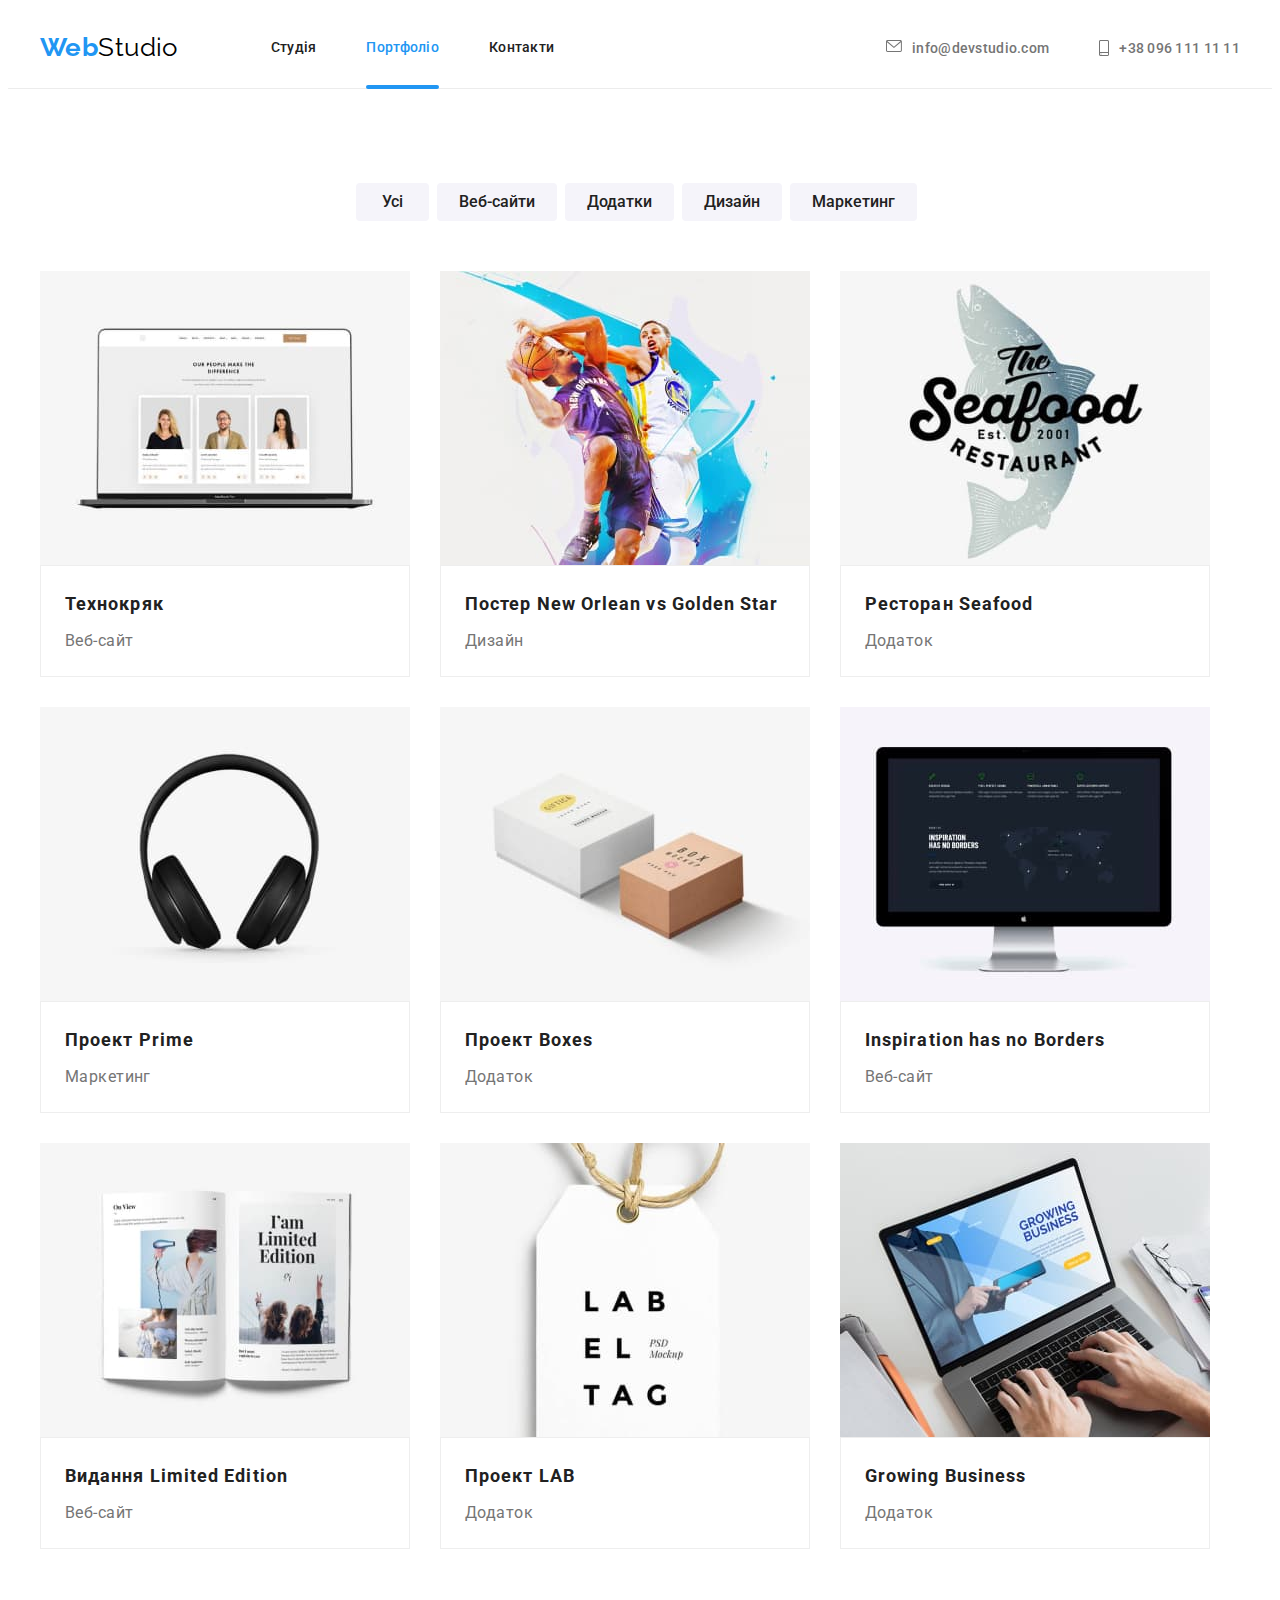
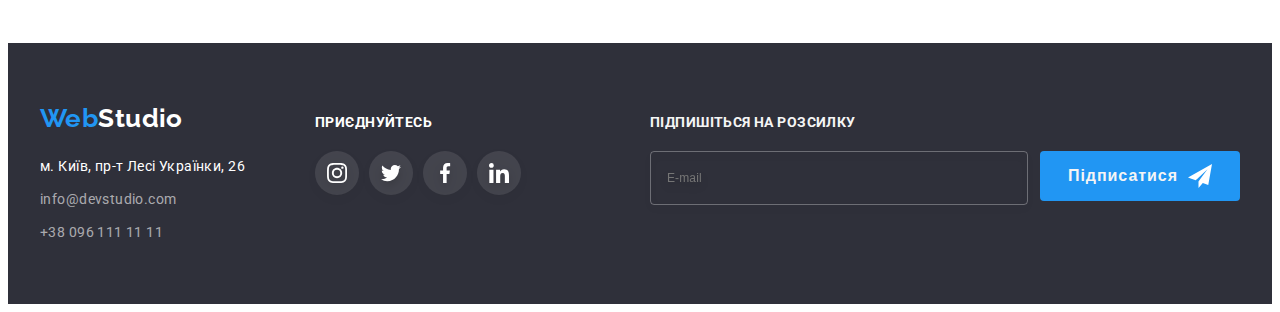
==== portfolio.html @ b4fd0e9d "Initial commit" ====
<!DOCTYPE html>
<html lang="uk">
  <head>
    <meta charset="UTF-8" />
    <meta http-equiv="X-UA-Compatible" content="IE=edge" />
    <meta name="viewport" content="width=device-width, initial-scale=1.0" />
    <title>Portfolio</title>

    <!--Fonts-->
    <link rel="preconnect" href="https://fonts.googleapis.com" />
    <link rel="preconnect" href="https://fonts.gstatic.com" crossorigin />
    <link
      href="https://fonts.googleapis.com/css2?family=Raleway:wght@700&family=Roboto:wght@400;500;700;900&display=swap"
      rel="stylesheet"
    />

    <!-- Modern normalize-->
    <link
      rel="stylesheet"
      href="https://cdnjs.cloudflare.com/ajax/libs/modern-normalize/1.1.0/modern-normalize.min.css"
      integrity="sha512-wpPYUAdjBVSE4KJnH1VR1HeZfpl1ub8YT/NKx4PuQ5NmX2tKuGu6U/JRp5y+Y8XG2tV+wKQpNHVUX03MfMFn9Q=="
      crossorigin="anonymous"
      referrerpolicy="no-referrer"
    />

    <!--Custom styles-->
    <link rel="stylesheet" href="./css/styles.css" />
  </head>
  <body class="page page-body">
    <!--Шапка сайту-->
    <header class="header">
      <div class="container header-container">
        <a class="logo" href="./index.html"
          >Web<span class="logo-header">Studio</span></a
        >
        <nav class="site-nav">
          <ul class="list-nav">
            <li class="list-item header-item">
              <a class="link-nav" href="./index.html">Студія</a>
            </li>
            <li class="list-item header-item">
              <a class="link-nav active current" href="./portfolio.html"
                >Портфоліо</a
              >
            </li>
            <li class="list-item header-item">
              <a class="link-nav" href="">Контакти</a>
            </li>
          </ul>
        </nav>

        <ul class="header-group list">
          <li class="list-item">
            <a class="link-contact" href="mailto:info@devstudio.com">
              <svg class="link-address" width="16" height="12">
                <use href="./images/icons.svg#icon-envelope-hover"></use></svg
              >info@devstudio.com</a
            >
          </li>

          <li class="list-item">
            <a class="link-contact" href="tel:+38 096 111 11 11">
              <svg class="link-address" width="10" height="16">
                <use href="./images/icons.svg#icon-smartphone"></use>
              </svg>
              +38 096 111 11 11</a
            >
          </li>
        </ul>
      </div>
    </header>

    <main>
      <section class="projects section">
        <div class="container">
          <h1 hidden>Можливості</h1>
          <ul class="filters list">
            <li class="list-item">
              <button class="btn-filter" type="button">Усі</button>
            </li>
            <li class="list-item">
              <button class="btn-filter" type="button">Веб-сайти</button>
            </li>
            <li class="list-item">
              <button class="btn-filter" type="button">Додатки</button>
            </li>
            <li class="list-item">
              <button class="btn-filter" type="button">Дизайн</button>
            </li>
            <li class="list-item">
              <button class="btn-filter" type="button">Маркетинг</button>
            </li>
          </ul>

          <ul class="works list">
            <li class="work-list">
              <a class="link portfolio-link" href="">
                <div class="cards-overlay">
                  <img src="./images2/img1.jpg" alt="веб-сайт" width="370" />
                  <div class="overlay is-hidden">
                    <p class="work-type-description">
                      Ресурс пропонує комплексні пропозиції з різним рівнем
                      функціоналу та сервісів. Все це дозволить відвідувачу
                      отримати вичерпні відомості про компанію чи приватну
                      особу.
                    </p>
                  </div>
                </div>
                <div class="portfolio-cards">
                  <h2 class="project-name">Технокряк</h2>
                  <p class="work-type">Веб-сайт</p>
                </div>
              </a>
            </li>
            <li class="work-list">
              <a class="link portfolio-link" href="">
                <div class="cards-overlay">
                  <img
                    src="./images2/img2.jpg"
                    alt="постер з баскетболістами"
                    width="370"
                  />
                  <div class="overlay is-hidden">
                    <p class="work-type-description">
                      Ресурс пропонує комплексні пропозиції з різним рівнем
                      функціоналу та сервісів. Все це дозволить відвідувачу
                      отримати вичерпні відомості про компанію чи приватну
                      особу.
                    </p>
                  </div>
                </div>
                <div class="portfolio-cards">
                  <h2 class="project-name">Постер New Orlean vs Golden Star</h2>
                  <p class="work-type">Дизайн</p>
                </div>
              </a>
            </li>
            <li class="work-list">
              <a class="link portfolio-link" href="">
                <div class="cards-overlay">
                  <img
                    src="./images2/img3.jpg"
                    alt="логотип ресторану"
                    width="370"
                  />
                  <div class="overlay is-hidden">
                    <p class="work-type-description">
                      Ресурс пропонує комплексні пропозиції з різним рівнем
                      функціоналу та сервісів. Все це дозволить відвідувачу
                      отримати вичерпні відомості про компанію чи приватну
                      особу.
                    </p>
                  </div>
                </div>
                <div class="portfolio-cards">
                  <h2 class="project-name">Ресторан Seafood</h2>
                  <p class="work-type">Додаток</p>
                </div>
              </a>
            </li>
            <li class="work-list">
              <a class="link portfolio-link" href="">
                <div class="cards-overlay">
                  <img src="./images2/img4.jpg" alt="навушники" width="370" />
                  <div class="overlay is-hidden">
                    <p class="work-type-description">
                      Ресурс пропонує комплексні пропозиції з різним рівнем
                      функціоналу та сервісів. Все це дозволить відвідувачу
                      отримати вичерпні відомості про компанію чи приватну
                      особу.
                    </p>
                  </div>
                </div>
                <div class="portfolio-cards">
                  <h2 class="project-name">Проект Prime</h2>
                  <p class="work-type">Маркетинг</p>
                </div>
              </a>
            </li>
            <li class="work-list">
              <a class="link portfolio-link" href="">
                <div class="cards-overlay">
                  <img src="./images2/img5.jpg" alt="коробки" width="370" />
                  <div class="overlay is-hidden">
                    <p class="work-type-description">
                      Ресурс пропонує комплексні пропозиції з різним рівнем
                      функціоналу та сервісів. Все це дозволить відвідувачу
                      отримати вичерпні відомості про компанію чи приватну
                      особу.
                    </p>
                  </div>
                </div>
                <div class="portfolio-cards">
                  <h2 class="project-name">Проект Boxes</h2>
                  <p class="work-type">Додаток</p>
                </div>
              </a>
            </li>
            <li class="work-list">
              <a class="link portfolio-link" href="">
                <div class="cards-overlay">
                  <img src="./images2/img6.jpg" alt="сайт" width="370" />
                  <div class="overlay is-hidden">
                    <p class="work-type-description">
                      Ресурс пропонує комплексні пропозиції з різним рівнем
                      функціоналу та сервісів. Все це дозволить відвідувачу
                      отримати вичерпні відомості про компанію чи приватну
                      особу.
                    </p>
                  </div>
                </div>
                <div class="portfolio-cards">
                  <h2 class="project-name">Inspiration has no Borders</h2>
                  <p class="work-type">Веб-сайт</p>
                </div>
              </a>
            </li>
            <li class="work-list">
              <a class="link portfolio-link" href="">
                <div class="cards-overlay">
                  <img
                    src="./images2/img7.jpg"
                    alt="дизайн книги"
                    width="370"
                  />
                  <div class="overlay is-hidden">
                    <p class="work-type-description">
                      Ресурс пропонує комплексні пропозиції з різним рівнем
                      функціоналу та сервісів. Все це дозволить відвідувачу
                      отримати вичерпні відомості про компанію чи приватну
                      особу.
                    </p>
                  </div>
                </div>
                <div class="portfolio-cards">
                  <h2 class="project-name">Видання Limited Edition</h2>
                  <p class="work-type">Веб-сайт</p>
                </div>
              </a>
            </li>
            <li class="work-list">
              <a class="link portfolio-link" href="">
                <div class="cards-overlay">
                  <img src="./images2/img8.jpg" alt="проект лаб" width="370" />
                  <div class="overlay is-hidden">
                    <p class="work-type-description">
                      Ресурс пропонує комплексні пропозиції з різним рівнем
                      функціоналу та сервісів. Все це дозволить відвідувачу
                      отримати вичерпні відомості про компанію чи приватну
                      особу.
                    </p>
                  </div>
                </div>
                <div class="portfolio-cards">
                  <h2 class="project-name">Проект LAB</h2>
                  <p class="work-type">Додаток</p>
                </div>
              </a>
            </li>
            <li class="work-list">
              <a class="link portfolio-link" href="">
                <div class="cards-overlay">
                  <img src="./images2/img9.jpg" alt="додаток" width="370" />
                  <div class="overlay is-hidden">
                    <p class="work-type-description">
                      Ресурс пропонує комплексні пропозиції з різним рівнем
                      функціоналу та сервісів. Все це дозволить відвідувачу
                      отримати вичерпні відомості про компанію чи приватну
                      особу.
                    </p>
                  </div>
                </div>
                <div class="portfolio-cards">
                  <h2 class="project-name">Growing Business</h2>
                  <p class="work-type">Додаток</p>
                </div>
              </a>
            </li>
          </ul>
        </div>
      </section>
    </main>

    <footer class="footer">
      <div class="container footer-container">
        <div>
          <a class="logo-footer" href="./index.html"
            >Web<span class="logo-accent">Studio</span></a
          >
          <address>
            <ul class="contacts-list">
              <li class="list-item contact-address">
                <a
                  class="address"
                  href="address:м. Київ, пр-т Лесі Українки, 26"
                >
                  м. Київ, пр-т Лесі Українки, 26
                </a>
              </li>
              <li class="list-item contact-mail">
                <a class="contacts link-nav" href="mailto:info@devstudio.com">
                  info@devstudio.com
                </a>
              </li>
              <li class="list-item">
                <a class="contacts link-nav" href="tel:+38 096 111 11 11">
                  +38 096 111 11 11</a
                >
              </li>
            </ul>
          </address>
        </div>

        <div class="social-links-block">
          <ul class="social-list-footer">
            <p class="social-links-title">приєднуйтесь</p>
            <ul class="list social-links-footer">
              <li class="list-item socials-item">
                <a
                  class="social-links sl-footer"
                  href="https://instagram.com"
                  target="_blank"
                  rel="noopener noreferrer"
                  aria-label="Instagram"
                  ><svg class="socials-icon si-footer" width="20" height="20">
                    <use href="./images/icons.svg#icon-instagram-2"></use>
                  </svg>
                </a>
              </li>
              <li class="list-item socials-item">
                <a
                  class="social-links sl-footer"
                  href="https://twitter.com"
                  target="_blank"
                  rel="noopener noreferrer"
                  aria-label="Twitter"
                  ><svg class="socials-icon si-footer" width="20" height="20">
                    <use href="./images/icons.svg#icon-twitter-1"></use>
                  </svg>
                </a>
              </li>
              <li class="list-item socials-item">
                <a
                  class="social-links sl-footer"
                  href="https://facebook.com"
                  target="_blank"
                  rel="noopener noreferrer"
                  aria-label="Facebook"
                  ><svg class="socials-icon si-footer" width="20" height="20">
                    <use href="./images/icons.svg#icon-facebook-1"></use>
                  </svg>
                </a>
              </li>
              <li class="list-item socials-item">
                <a
                  class="social-links sl-footer"
                  href="https://linkedin.com"
                  target="_blank"
                  rel="noopener noreferrer"
                  aria-label="Linkedin"
                  ><svg class="socials-icon si-footer" width="20" height="20">
                    <use href="./images/icons.svg#icon-linkedin-1"></use>
                  </svg>
                </a>
              </li></ul>
          </ul>
        </div>
        <div class="send-mail-footer">
          <form>
            <strong class="title-footer">Підпишіться на розсилку</strong>
            <label for="mail-footer">
              <div class="footer-send-block">
                <input class="input-footer" type="text" placeholder="E-mail" name="mail-footer">
            </label>
            <button class="btn-footer" type="submit">
              Підписатися
              <svg class="send-footer" width="24" height="24">
                <use href="./images/icons.svg#icon-icon-send"></use>
              </svg>
            </button>
        </div>
        </form>
        
        </div>
      </div>
    </footer>
    <script src="./js/modal.js"></script>
  </body>
</html>
---- css/styles.css ----
/* Основной цвет фона F5F5F5 */
/* Вторичный цвет фона 2F303A */
/* Основной цвет текста 212121 */
/* вторичный цвет текста 757575 */
/* доп.цвета лого,хедер голубой:2196F3, черный:000000 */
/* цвет кнопок 2196F3 */
/* цвет кнопок портфолио неакт F5F4FA */

:root {
  /* Fonts */

  --main-font: roboto, sans-serif;
  --logo-font: raleway, sans-serif;

  /* Text colors */

  --primary-color: #212121;
  --secondary-color: #757575;
  --hero-color: #ffffff;

  /* Background colors */

  --primary-bkgcolor: #f5f5f5;
  --secondary-bkgcolor: #2f303a;
  --body-bgk: #f5f5f5;

  /* Others */

  --button-color-hero: #2196f3;
  --button-color: #f5f4fa;
  --link-active: #2196f3;
  --light-bgk: #f5f4fa;
  --button-color-active: #188ce8;
  --logo-header: #000000;
  --contacts-footer: rgba(255, 255, 255, 0.6);
  --social-links: #AFB1B8;

  /* ANIMATION */
  
    --type: cubic-bezier(0.4, 0, 0.2, 1);
    --time: 250ms;
}

.page {
  font-size: 14px;
  font-family: var(--main-font);
  letter-spacing: 0.03em;
  color: var(--primary-color);
}

.container {
  max-width: 1200px;
  padding: 0 15px 0 15px;
  margin-left: auto;
  margin-right: auto;
}

h1,
h2,
h3,
p,
ul {
  margin-top: 0;
  margin-bottom: 0;
  padding: 0;
}

.section {
  padding: 94px 0;
  width: 100%;
}

/* Images */

img {
  display: block;
  max-width: 100%;
  height: auto;
}

/* Header */

.header {
  border-bottom: 1px solid #ececec;
}

.header-group {
  color: var(--secondary-color);
  font-weight: 500;
  line-height: 1.14;
  letter-spacing: 0.02em;
  display: flex;
  align-items: center;
}

.site-nav {
  display: flex;
  align-items: center;
  margin-right: auto;
  margin-left: 0;
}

.header-container {
  display: flex;
  align-items: center;
}

.header-link .header-item {
  display: block;
  align-items: center;
}

.header-item {
  position: relative;
  padding-top: 32px;
  padding-bottom: 32px;
}

.current::after {
  position: absolute;
  content: "";
  left: 0;
  bottom: -1px;
  display: block;

  width: 100%;
  height: 4px;
  background-color: var(--link-active);
  border-radius: 2px;
}

.active.current {
  color: var(--link-active)
}

.header-group .list-item + .list-item {
  margin-left: auto;
  margin-right: 0;
}

.logo {
  font-style: Bold;
  font-size: 26px;
  font-weight: 700;
  color: var(--link-active);
  text-decoration: none;
  font-family: var(--logo-font);
  line-height: 1.19;
  display: block;
  align-items: center;
  padding-top: 24px;
  padding-bottom: 25px;
}

.logo-header {
  color: var(--logo-header);
  font-family: var(--logo-font);
  font-weight: 400;
  line-height: 1.19;
}

.list-nav {
  font-weight: 500;
  line-height: 1.14;
  letter-spacing: 0.02em;
  display: flex;
  min-width: 45px;
  margin-left: 93px;
  margin-right: auto;
}

.link-nav:hover,
.link-nav:focus {
  color: var(--link-active);
}

.link-nav {
  text-decoration: none;
  color: var(--primary-color);

  transition-property: color;
  transition-duration: 250ms;
  transition-timing-function: cubic-bezier(0.4, 0, 0.2, 1);
}

.link:hover,
.link:focus {
  color: var(--link-active);
}

.list-nav li {
  margin-right: 50px;
}

.header-group li {
  margin-right: 50px;
}

.list-item,
.list,
.contacts-list,
.btn-list,
.work-list {
  list-style: none;
  font-style: normal;
}

.link-contact:hover,
.link-contact:focus {
  color: var(--link-active);
}

.link-contact {
  display: flex;
  gap: 10px;
  font-size: 14px;
  font-weight: 500;
  line-height: calc(16 / 14);
  text-decoration: none;
  letter-spacing: 0.02em;
  color: var(--secondary-color);
  margin-top: 32px;
  margin-bottom: 32px;
}

.link-address {
  fill: currentColor;
  display: flex;
  gap: 10px;
}

/* Hero */

.hero {
  background-image: linear-gradient(rgba(47, 48, 58, 0.4), rgba(47, 48, 58, 0.4)), url(../images/Img_hero.png);
  background-color: var(--secondary-bkgcolor);
  max-width: 1600px;
  background-position: center;
  background-repeat: no-repeat;
  background-size: cover;
  margin-left: auto;
  margin-right: auto;
  padding-top: 200px;
  padding-bottom: 200px;
}

.hero-container {
  display: flex;
  text-align: center;
  flex-direction: column;
}

.title {
  color: var(--hero-color);
  font-weight: 900;
  font-size: 44px;
  line-height: calc(60 / 44);
  text-align: center;
  text-transform: uppercase;
  letter-spacing: 0.06em;
  margin-top: 0;
  margin-bottom: 30px;
  width: 696px;
  margin-left: auto;
  margin-right: auto;
}

.btn-hero {
  transition-property: background-color;
  transition-duration: 250ms;
  transition-timing-function: cubic-bezier(0.4, 0, 0.2, 1);
  font-family: inherit;
  background-color: var(--button-color-hero);
  color: var(--hero-color);
  font-weight: 700;
  font-size: 16px;
  line-height: calc(30 / 16);
  text-align: center;
  cursor: pointer;
  letter-spacing: 0.06em;
  border-radius: 4px;
  padding: 10px 32px;
  min-width: 216px;
  min-height: 50px;
  display: block;
  margin-left: auto;
  margin-right: auto;
  border: none;
}

/*Features*/

.features {

  padding-bottom: 0;
}

.subtitle {
  font-size: 14px;
  line-height: 1.14;
  letter-spacing: 0.03em;
  text-transform: uppercase;
  margin-top: 0;
  margin-bottom: 10px;
}

.features p {
  color: var(--secondary-color);
  font-weight: 400;
  line-height: 1.71;
}

.list-features {
  display: flex;
  gap: 30px;
}

.features-item {
  width: 270px;
  corner radius:4px;
}

.feature-icon {
  display: flex; 
}

.icon-block {
  display: flex;
  gap: 30px;
  align-items: center;
  justify-content: center;
  width: 270px;
  height: 120px;
  background-color: var(--light-bgk);
  margin-bottom: 30px;
  border-radius: 4px; 
}

.desk {
  color: var(--secondary-color);
  font-size: 14px;
  letter-spacing: 0.03em;
}

/*Services*/


.section-title {
  font-weight: 700;
  font-size: 36px;
  line-height: 1.17;
  text-align: center;
  margin-bottom: 50px;
}

.services-list {
  display: flex;
  gap: 30px;
}

.services-item {
  width: 370px;
}

.services-card {
  position: relative;

}

.services-description {
  position: absolute;

  font-weight: 700;
  font-size: 14px;
  line-height: 1.14;
  letter-spacing: 0.03em;
  text-transform: uppercase;
  color: var(--hero-color);
  background-color: rgba(47, 48, 58, 0.8);
  text-align: center;
  display: flex;
  align-items: center;
  justify-content: center;
  width: 100%;
  height: 70px;
  right: 0;
  bottom: 0;
}



/*Team*/

.team {
  background-color: var(--light-bgk);
}

.team-list {
  display: flex;
  gap: 30px;
}

.team-item {
  background-color: var(--hero-color);
  width: 270px;
  box-shadow: 0px 1px 3px rgba(0, 0, 0, 0.12), 0px 1px 1px rgba(0, 0, 0, 0.14),
    0px 2px 1px rgba(0, 0, 0, 0.2);
  border-radius: 0px 0px 4px 4px;
}

.card {
  padding-top: 30px;
  padding-bottom: 30px;
}

.team-name {
  font-weight: 500;
  font-size: 16px;
  line-height: 1.19;
  text-align: center;
  margin-bottom: 10px;
}

.team-position {
  color: var(--secondary-color);
  font-weight: 400;
  font-size: 16px;
  line-height: 1.19;
  text-align: center;
  margin-bottom: 16px;
}

.socials {
  display:flex;
  gap: 10px;
  justify-content: center;
  
}

.social-links {
  width: 44px;
  height: 44px;
  background-color: var(--hero-color) ;
  border-radius: 50%;
  display: flex;
  align-items: center;
  justify-content: center;
  color: var(--social-links);

  transition-property: background-color;
  transition-duration: 250ms;
  transition-timing-function: cubic-bezier(0.4, 0, 0.2, 1);
}

.social-links:hover,
.social-links:focus {
  color: var(--hero-color);
  background-color: var(--link-active);
}

.socials-icon {
  fill: currentColor;
  transition-property: color, background-color;
  transition-duration: 250ms;
  transition-timing-function: cubic-bezier(0.4, 0, 0.2, 1);
}

/* Clients */

.clients-list {
  display: flex;
  gap: 30px;
  justify-content: center;
}

.clients-icon {
  display: flex;
  fill: currentColor;
  transition-property: color;
  transition-duration: 250ms;
  transition-timing-function: cubic-bezier(0.4, 0, 0.2, 1);
}

.clients-link {
  color: var(--social-links);
  display: flex;
  justify-content: center;
  align-items: center;
  border: 1px solid var(--social-links);
  border-radius: 4px;
  width: 170px;
  height: 92px;

  transition-property:border;
  transition-duration: 250ms;
  transition-timing-function: cubic-bezier(0.4, 0, 0.2, 1);
}

.clients-link:hover,
.clients-link:focus {
  border: 1px solid var(--button-color-hero);
}

/*Footer*/

.footer {
  background-color: var(--secondary-bkgcolor);
  padding-top: 60px;
  padding-bottom: 60px;
}


.logo-footer {
  font-style: Bold;
    font-size: 26px;
    font-weight: 700;
    color: var(--link-active);
    text-decoration: none;
    font-family: var(--logo-font);
    line-height: 1.19;
    display: block;
    align-items: center;
    margin-bottom: 20px;

}
.logo-accent {
  color: var(--hero-color);
  font-family: var(--logo-font);
  line-height: calc(31 / 26);
}

.address {
  font-size: 14px;
  line-height: calc(24 / 14);
  text-decoration: none;
  color: var(--hero-color);
 
}

.address-footer {
  display: flex;
  
}
.contacts {
  font-size: 14px;
  line-height: calc(24 / 14);
  text-decoration: none;
  color: var(--contacts-footer);
}

.contact-mail {
  margin-bottom: 9px;
}

.contact-address {
  margin-bottom: 9px;
}

.social-links-block {
  display: flex;
  
}

.footer-container {
  display: flex;
  gap: 70px;
  align-items: baseline;
}

.social-links-title {
  font-weight: 700;
  font-size: 14px;
  line-height: 1.14;
  letter-spacing: 0.03em;
  text-transform: uppercase;
  color: var(--hero-color);
  margin-bottom: 20px;
}

.sl-footer {
  background-color: rgba(255, 255, 255, 0.1);
  color: var(--hero-color);
  filter: drop-shadow(0px 4px 4px rgba(0, 0, 0, 0.25));
}

.social-links-footer {
  display: flex;
  gap: 10px;
  transition-property: background-color;
  transition-duration: 250ms;
  transition-timing-function: cubic-bezier(0.4, 0, 0.2, 1);
}

.send-mail-footer {
  display: block;
  margin-left: auto;
}

.title-footer {
  margin-bottom: 20px;
  font-weight: 700;
  font-size: 14px;
  line-height: 1.14;
  letter-spacing: 0.03em;
  text-transform: uppercase;
  color: var(--primary-bkgcolor);
}

.input-footer {
  padding-left: 16px;
  width: 358px;
  height: 50px;
  background-color: transparent;
  color: var(--light-bgk);
  border: 1px solid rgba(255, 255, 255, 0.3);
  filter: drop-shadow(0px 4px 4px rgba(0, 0, 0, 0.15));
  border-radius: 4px;
  transition-property: border-color;
  transition-duration: 250ms;
  transition-timing-function: cubic-bezier(0.4, 0, 0.2, 1);
}


.btn-footer {
  display: flex;
  gap: 10px;
  justify-content: center;
  align-items: center;
  text-align: center;
  min-width: 200px;
  height: 50px;
  font-weight: 700;
  font-size: 16px;
  line-height: 1.87;
  letter-spacing: 0.06em;
  background-color: var(--link-active);
  color: var(--primary-bkgcolor);
  border: none;
  border-radius: 4px;
  cursor: pointer;
  transition-property: background-color;
  transition-duration: 250ms;
  transition-timing-function: cubic-bezier(0.4, 0, 0.2, 1);
}

.btn-footer:hover,
.btn-footer:focus {
  background-color: var(--button-color-active);
}

.footer-send-block {
  display: flex;
  gap: 12px;
  margin-top: 20px;
}

.send-footer {
  fill: currentColor;
}

.input-footer:focus,
.input-footer:hover {
  border-color: var(--link-active);
}

/* Portfolio Buttons */

.filters {
  display: flex;
  justify-content: center;
  margin-bottom: 50px;
}

.btn-filter {
  font-family: inherit;
  background-color: var(--button-color);
  color: var(--primary-color);
  font-size: 16px;
  font-weight: 500;
  line-height: calc(26 / 16);
  text-align: center;
  cursor: pointer;
  border: none;
  border-radius: 4px;
  padding: 6px 22px;
  display: inline-block;
  min-width: 73px;
  margin-right: 8px;

  transition-property: background-color, color, filter;
  transition-duration: 250ms;
  transition-timing-function: cubic-bezier(0.4, 0, 0.2, 1);
}

.btn-all {
  padding: 6px 25px;
}

.btn-filter:hover,
.btn-filter:focus {
  color: var(--hero-color);
  background-color: var(--link-active);
  filter: drop-shadow(0px 4px 4px rgba(0, 0, 0, 0.25));
}

/* Portfolio Projects */

.page-body {
  background-color: var(--hero-color);
}

.portfolio-cards {
  background: #ffffff;
  border-top: 1px solid #eeeeee;
  border-bottom: 1px solid #eeeeee;
  border-left: 1px solid #eeeeee;
  border-right: 1px solid #eeeeee;
  padding: 20px 24px 20px 24px;
}

.portfolio-link:hover,
.portfolio-link:focus {
  filter: drop-shadow(0px 4px 4px rgba(0, 0, 0, 0.25));
}

.portfolio-link {
  display: block;
  text-decoration: none;
}

.project-name {
  font-size: 18px;
  font-weight: 700;
  line-height: calc(36 / 18);
  letter-spacing: 0.06em;
  color: var(--primary-color);
}

.work-type {
  color: var(--secondary-color);
  font-size: 16px;
  line-height: calc(30 / 16);
  margin-top: 4px;
}
.works {
  display: flex;
  flex-wrap: wrap;
  gap: 30px;
}

.work-list {
  width: 370px;
}

.cards-overlay {
  position: relative;
  overflow: hidden;
  
}

.overlay {
  position: absolute;
  top:0;
  left:0;
  user-select: none;

  transform: translateY(110%);

  transition: transform 250ms cubic-bezier(0.4, 0, 0.2, 1);
  display: flex;
  align-items: center;
  justify-content: center;
  

  width: 100%;
  height: 100%;
  padding: 24px;
  padding-right: 24px;

  color: var(--hero-color);
  font-weight: 400;
  font-size: 18px;
  line-height: 1.56;
  letter-spacing: 0.03em;
  background: rgba(33, 150, 243, 0.9);
  box-shadow: 0px 4px 4px rgba(0, 0, 0, 0.25);
}

.overlay.is-hidden {
  opacity: 1; 
}


.portfolio-link:hover .overlay,
.portfolio-link:focus.overlay {
  transform: translateY(0);
  opacity: 1;
}


/* MODAL WINDOW */

.backdrop {
  position: fixed;
  top: 0;
  left: 0;
  width: 100%;
  height: 100%;
  background-color: rgba(0, 0, 0, 0.2);
  transition: visibility 750ms, opacity 750ms;
}

.backdrop.is-hidden {
  opacity: 0;
  pointer-events: none;
  visibility: hidden;
}   

.modal {
  position: absolute;
  top: 50%;
  left: 50%;
  transform: translate(-50%, -50%);
  width: 528px;
  height: 581px;
  background-color: var(--hero-color);
  box-shadow: 0px 1px 3px rgba(0, 0, 0, 0.12), 0px 1px 1px rgba(0, 0, 0, 0.14), 0px 2px 1px rgba(0, 0, 0, 0.2);
  border-radius: 4px;
 
}

.modal-btn {
  position: absolute;
  top: 8px;
  right: 8px;
  padding: 0;
  background-color: var(--hero-color);
  border: 1px solid rgba(0, 0, 0, 0.1);
  border-radius: 50%;
  display: flex;
  align-items: center;
  justify-content: center;
  width: 30px;
  height: 30px;
  cursor: pointer;
  transition: fill 250ms cubic-bezier(0.4, 0, 0.2, 1);

}

.modal-btn:hover,
.modal-btn:focus {
  fill: var(--button-color-active);
}

input::placeholder {
  color: var(--secondary-color);
  font-weight: 400;
  font-size: 12px;
  line-height: 1.16;
  letter-spacing: 0.01em;
}

/* REGISTER FORM */

.register-form-title {
  display: block;
  text-align: center;
  margin-bottom: 12px;
  font-weight: 700;
  font-size: 20px;
  line-height: 1.15;
  letter-spacing: 0.03em;
  margin-top: 40px;
}

.register-form-group {
  margin-bottom: 20px;
  margin-left: 40px;
  margin-right: 40px;
}

.register-form-field {
  position:relative;
  display: block;
  margin-bottom: 10px;
}

.register-form-label {
  display: block;
  font-weight: 400;
  font-size: 12px;
  line-height: 1.17;
  letter-spacing: 0.01em;
  color: var(--secondary-color);
}

.register-form-input {
  width: 100%;
  height: 40px;
  padding-left:40px;
  padding-right:40px;
  margin-top: 4px;
  border: 1px solid rgba(33, 33, 33, 0.2);
  border-radius: 4px;
  outline: transparent;
  transition: border-color 250ms cubic-bezier(0.4, 0, 0.2, 1);
}

.register-form-input:focus,
.register-form-input:hover {
  border-color: var(--link-active);
}

.register-form-input:focus+.register-form-icon {
  fill: var(--link-active);
}

.register-form-input:hover+.register-form-icon {
  fill: var(--link-active);
}

.register-form-icon {
  position: absolute;
  top: 65%;
  left: 10px;
  transform: translateY(-50%);
  transition: fill 250ms cubic-bezier(0.4, 0, 0.2, 1);
}

.register-form-desc {
  font-weight: 400;
  font-size: 14px;
  line-height: 1.71;
  letter-spacing: 0.03em;
  color: var(--secondary-color);
  
}

.register-form-heading {
  display: block;
  margin-bottom: 4px;
  font-weight: 400;
  font-size: 12px;
  line-height: 1.17;
  letter-spacing: 0.01em;
  color: var(--secondary-color);
}


.register-form-message {
  display: block;
  width: 100%;
  height: 120px;
  padding: 18px;
  resize: none;
  outline: transparent;
  border: 1px solid rgba(33, 33, 33, 0.2);
  border-radius: 4px;
  font-size: 12px;
  transition: border-color 250ms cubic-bezier(0.4, 0, 0.2, 1);
}

.register-form-message:focus,
.register-form-message:hover {
  border-color: var(--link-active);
}

.register-form-message::placeholder {
  font-weight: 400;
  font-size: 12px;
  line-height: 1.17;
  letter-spacing: 0.01em;
  color: rgba(117, 117, 117, 0.5);
}

.register-form-agreement {
  display: flex;
  align-items: center;
  justify-content: center;
  gap: 8px;
  margin-bottom: 30px;
}

.register-form-link {
  color: var(--link-active);
}

.icon-checked {
  opacity: 0;
  transition: opacity 250ms cubic-bezier(0.4, 0, 0.2, 1);
}

.icon-unchecked {
  opacity: 1;
  transition: opacity 250ms cubic-bezier(0.4, 0, 0.2, 1);
}

.register-form-checkbox:checked+.register-form-icons .icon-checked {
  opacity: 1;
}

.register-form-checkbox:checked+.register-form-icons .icon-unchecked {
  opacity: 0;
}

.register-form-btn {
  display: block;
  margin: 0 auto;
  width: 200px;
  height: 50px;
  left: 700px;
  top: 712px;
  border: none;
  border-radius: 4px;
  background-color: var(--button-color-hero);
  color: var(--primary-bkgcolor);
  font-weight: 700;
  font-size: 16px;
  line-height: 1.88;
  letter-spacing: 0.06em;
  cursor: pointer;
  filter: drop-shadow(0px 4px 4px rgba(0, 0, 0, 0.25));
  transition: background-color 250ms cubic-bezier(0.4, 0, 0.2, 1);
}

.register-form-btn:hover,
.register-form-btn:focus {
  background-color: var(--button-color-active);
}

.visually-hidden {
  position: absolute;
  white-space: nowrap;
  width: 1px;
  height: 1px;
  overflow: hidden;
  border: 0;
  padding: 0;
  clip: rect(0 0 0 0);
  clip-path: inset(50%);
  margin: -1px;
}
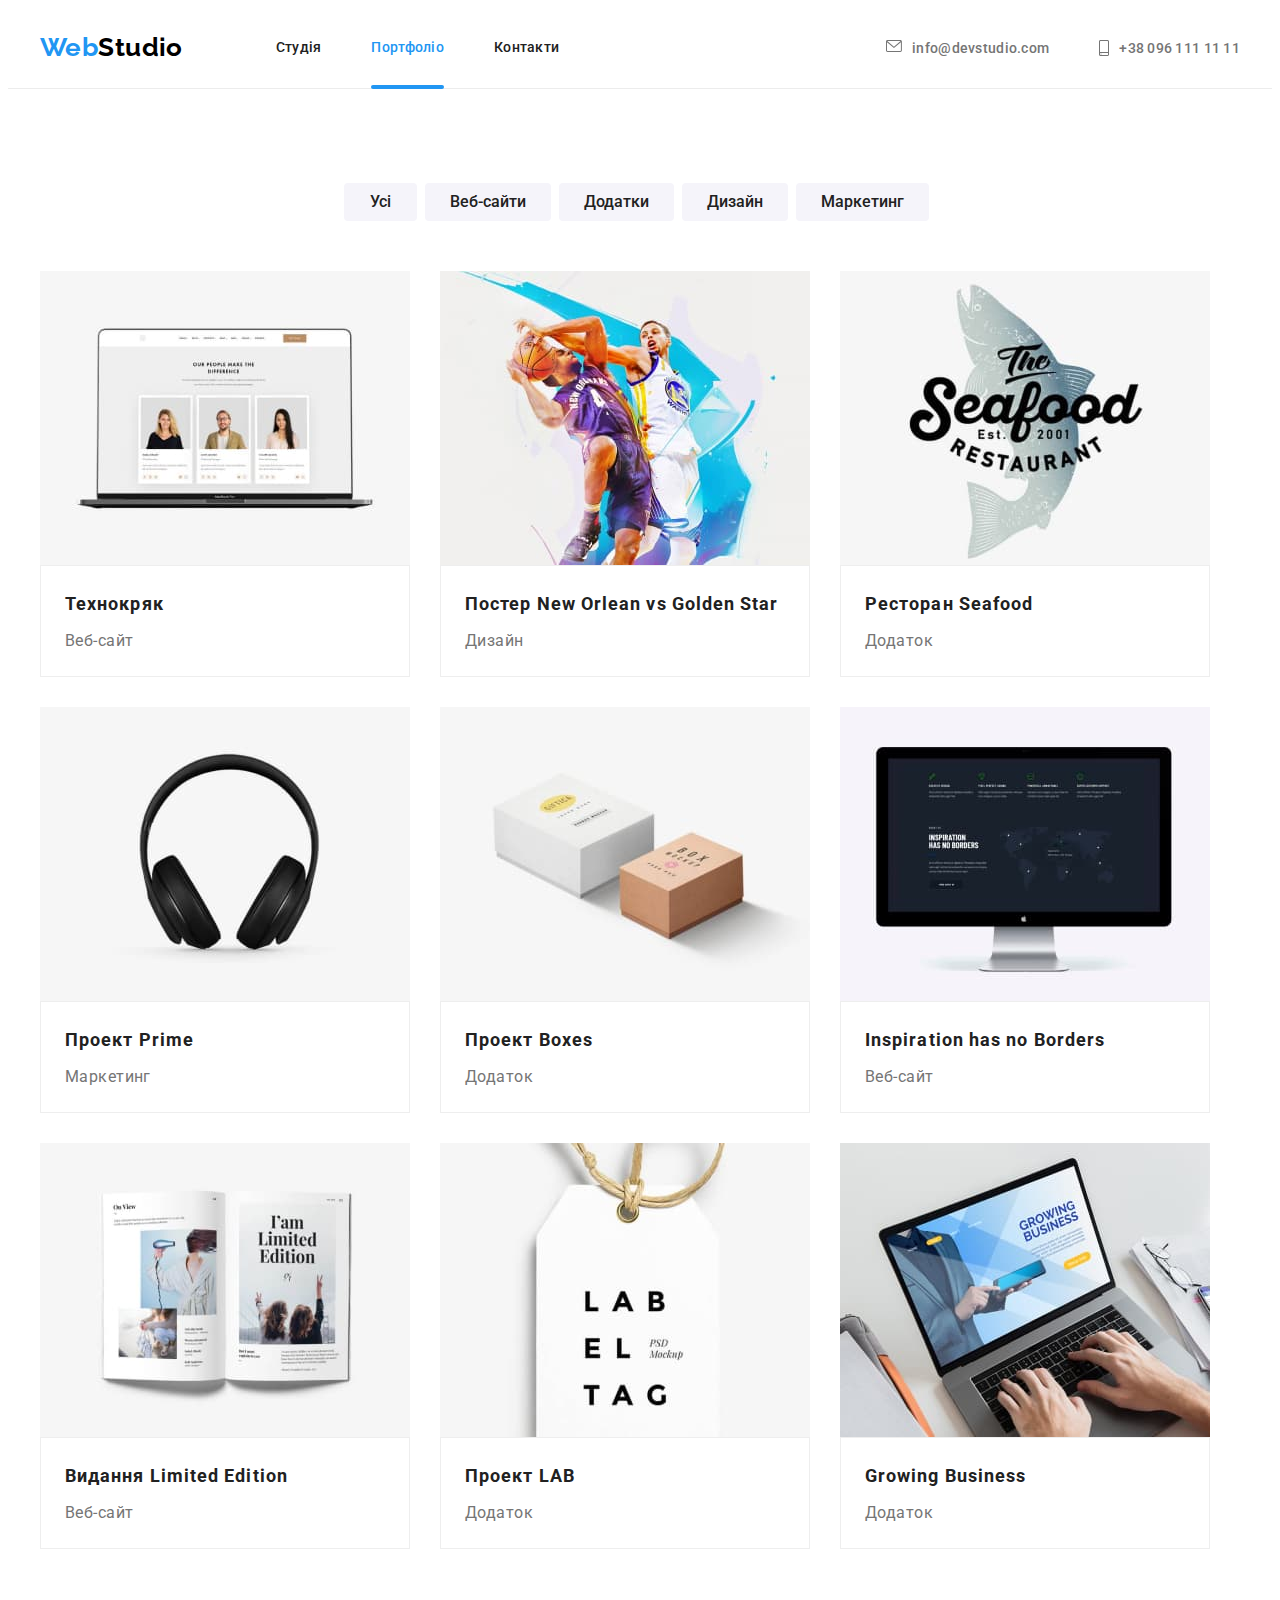
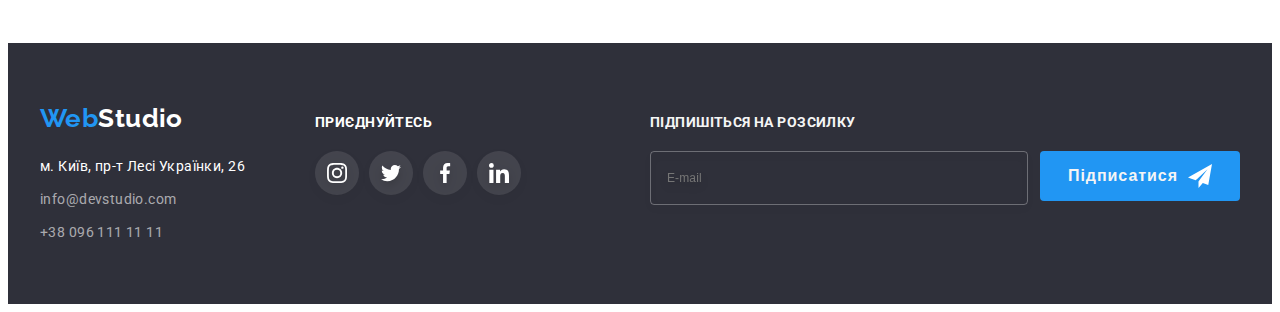
==== commit 57f22470: "finished" ====
--- a/portfolio.html
+++ b/portfolio.html
@@ -24,34 +24,33 @@
     />
 
     <!--Custom styles-->
-    <link rel="stylesheet" href="./css/styles.css" />
-  </head>
+    <link rel="stylesheet" href="./css/main.min.css" />
   <body class="page page-body">
     <!--Шапка сайту-->
     <header class="header">
-      <div class="container header-container">
+      <div class="container header__container">
         <a class="logo" href="./index.html"
           >Web<span class="logo-header">Studio</span></a
         >
         <nav class="site-nav">
-          <ul class="list-nav">
-            <li class="list-item header-item">
-              <a class="link-nav" href="./index.html">Студія</a>
-            </li>
-            <li class="list-item header-item">
-              <a class="link-nav active current" href="./portfolio.html"
+          <ul class="nav__list">
+            <li class="list-item header__item">
+              <a class="nav__link" href="./index.html">Студія</a>
+            </li>
+            <li class="list-item header__item">
+              <a class="nav__link active current" href="./portfolio.html"
                 >Портфоліо</a
               >
             </li>
-            <li class="list-item header-item">
-              <a class="link-nav" href="">Контакти</a>
+            <li class="list-item header__item">
+              <a class="nav__link" href="">Контакти</a>
             </li>
           </ul>
         </nav>
 
-        <ul class="header-group list">
+        <ul class="header__group list">
           <li class="list-item">
-            <a class="link-contact" href="mailto:info@devstudio.com">
+            <a class="link__contact" href="mailto:info@devstudio.com">
               <svg class="link-address" width="16" height="12">
                 <use href="./images/icons.svg#icon-envelope-hover"></use></svg
               >info@devstudio.com</a
@@ -59,7 +58,7 @@
           </li>
 
           <li class="list-item">
-            <a class="link-contact" href="tel:+38 096 111 11 11">
+            <a class="link__contact" href="tel:+38 096 111 11 11">
               <svg class="link-address" width="10" height="16">
                 <use href="./images/icons.svg#icon-smartphone"></use>
               </svg>
@@ -76,25 +75,25 @@
           <h1 hidden>Можливості</h1>
           <ul class="filters list">
             <li class="list-item">
-              <button class="btn-filter" type="button">Усі</button>
-            </li>
-            <li class="list-item">
-              <button class="btn-filter" type="button">Веб-сайти</button>
-            </li>
-            <li class="list-item">
-              <button class="btn-filter" type="button">Додатки</button>
-            </li>
-            <li class="list-item">
-              <button class="btn-filter" type="button">Дизайн</button>
-            </li>
-            <li class="list-item">
-              <button class="btn-filter" type="button">Маркетинг</button>
+              <button class="filters__btn btn-all" type="button">Усі</button>
+            </li>
+            <li class="list-item">
+              <button class="filters__btn btn-all" type="button">Веб-сайти</button>
+            </li>
+            <li class="list-item">
+              <button class="filters__btn btn-all" type="button">Додатки</button>
+            </li>
+            <li class="list-item">
+              <button class="filters__btn btn-all" type="button">Дизайн</button>
+            </li>
+            <li class="list-item">
+              <button class="filters__btn btn-all" type="button">Маркетинг</button>
             </li>
           </ul>
 
           <ul class="works list">
             <li class="work-list">
-              <a class="link portfolio-link" href="">
+              <a class="link portfolio__link" href="">
                 <div class="cards-overlay">
                   <img src="./images2/img1.jpg" alt="веб-сайт" width="370" />
                   <div class="overlay is-hidden">
@@ -106,14 +105,14 @@
                     </p>
                   </div>
                 </div>
-                <div class="portfolio-cards">
+                <div class="portfolio__cards">
                   <h2 class="project-name">Технокряк</h2>
                   <p class="work-type">Веб-сайт</p>
                 </div>
               </a>
             </li>
             <li class="work-list">
-              <a class="link portfolio-link" href="">
+              <a class="link portfolio__link" href="">
                 <div class="cards-overlay">
                   <img
                     src="./images2/img2.jpg"
@@ -129,14 +128,14 @@
                     </p>
                   </div>
                 </div>
-                <div class="portfolio-cards">
+                <div class="portfolio__cards">
                   <h2 class="project-name">Постер New Orlean vs Golden Star</h2>
                   <p class="work-type">Дизайн</p>
                 </div>
               </a>
             </li>
             <li class="work-list">
-              <a class="link portfolio-link" href="">
+              <a class="link portfolio__link" href="">
                 <div class="cards-overlay">
                   <img
                     src="./images2/img3.jpg"
@@ -152,14 +151,14 @@
                     </p>
                   </div>
                 </div>
-                <div class="portfolio-cards">
+                <div class="portfolio__cards">
                   <h2 class="project-name">Ресторан Seafood</h2>
                   <p class="work-type">Додаток</p>
                 </div>
               </a>
             </li>
             <li class="work-list">
-              <a class="link portfolio-link" href="">
+              <a class="link portfolio__link" href="">
                 <div class="cards-overlay">
                   <img src="./images2/img4.jpg" alt="навушники" width="370" />
                   <div class="overlay is-hidden">
@@ -171,14 +170,14 @@
                     </p>
                   </div>
                 </div>
-                <div class="portfolio-cards">
+                <div class="portfolio__cards">
                   <h2 class="project-name">Проект Prime</h2>
                   <p class="work-type">Маркетинг</p>
                 </div>
               </a>
             </li>
             <li class="work-list">
-              <a class="link portfolio-link" href="">
+              <a class="link portfolio__link" href="">
                 <div class="cards-overlay">
                   <img src="./images2/img5.jpg" alt="коробки" width="370" />
                   <div class="overlay is-hidden">
@@ -190,14 +189,14 @@
                     </p>
                   </div>
                 </div>
-                <div class="portfolio-cards">
+                <div class="portfolio__cards">
                   <h2 class="project-name">Проект Boxes</h2>
                   <p class="work-type">Додаток</p>
                 </div>
               </a>
             </li>
             <li class="work-list">
-              <a class="link portfolio-link" href="">
+              <a class="link portfolio__link" href="">
                 <div class="cards-overlay">
                   <img src="./images2/img6.jpg" alt="сайт" width="370" />
                   <div class="overlay is-hidden">
@@ -209,14 +208,14 @@
                     </p>
                   </div>
                 </div>
-                <div class="portfolio-cards">
+                <div class="portfolio__cards">
                   <h2 class="project-name">Inspiration has no Borders</h2>
                   <p class="work-type">Веб-сайт</p>
                 </div>
               </a>
             </li>
             <li class="work-list">
-              <a class="link portfolio-link" href="">
+              <a class="link portfolio__link" href="">
                 <div class="cards-overlay">
                   <img
                     src="./images2/img7.jpg"
@@ -232,14 +231,14 @@
                     </p>
                   </div>
                 </div>
-                <div class="portfolio-cards">
+                <div class="portfolio__cards">
                   <h2 class="project-name">Видання Limited Edition</h2>
                   <p class="work-type">Веб-сайт</p>
                 </div>
               </a>
             </li>
             <li class="work-list">
-              <a class="link portfolio-link" href="">
+              <a class="link portfolio__link" href="">
                 <div class="cards-overlay">
                   <img src="./images2/img8.jpg" alt="проект лаб" width="370" />
                   <div class="overlay is-hidden">
@@ -251,14 +250,14 @@
                     </p>
                   </div>
                 </div>
-                <div class="portfolio-cards">
+                <div class="portfolio__cards">
                   <h2 class="project-name">Проект LAB</h2>
                   <p class="work-type">Додаток</p>
                 </div>
               </a>
             </li>
             <li class="work-list">
-              <a class="link portfolio-link" href="">
+              <a class="link portfolio__link" href="">
                 <div class="cards-overlay">
                   <img src="./images2/img9.jpg" alt="додаток" width="370" />
                   <div class="overlay is-hidden">
@@ -270,7 +269,7 @@
                     </p>
                   </div>
                 </div>
-                <div class="portfolio-cards">
+                <div class="portfolio__cards">
                   <h2 class="project-name">Growing Business</h2>
                   <p class="work-type">Додаток</p>
                 </div>
@@ -282,7 +281,7 @@
     </main>
 
     <footer class="footer">
-      <div class="container footer-container">
+      <div class="container footer__container">
         <div>
           <a class="logo-footer" href="./index.html"
             >Web<span class="logo-accent">Studio</span></a
@@ -298,12 +297,12 @@
                 </a>
               </li>
               <li class="list-item contact-mail">
-                <a class="contacts link-nav" href="mailto:info@devstudio.com">
+                <a class="contacts nav__link" href="mailto:info@devstudio.com">
                   info@devstudio.com
                 </a>
               </li>
               <li class="list-item">
-                <a class="contacts link-nav" href="tel:+38 096 111 11 11">
+                <a class="contacts nav__link" href="tel:+38 096 111 11 11">
                   +38 096 111 11 11</a
                 >
               </li>
@@ -314,10 +313,10 @@
         <div class="social-links-block">
           <ul class="social-list-footer">
             <p class="social-links-title">приєднуйтесь</p>
-            <ul class="list social-links-footer">
+            <ul class="list footer__social-links">
               <li class="list-item socials-item">
                 <a
-                  class="social-links sl-footer"
+                  class="social-links footer__sl"
                   href="https://instagram.com"
                   target="_blank"
                   rel="noopener noreferrer"
@@ -329,7 +328,7 @@
               </li>
               <li class="list-item socials-item">
                 <a
-                  class="social-links sl-footer"
+                  class="social-links footer__sl"
                   href="https://twitter.com"
                   target="_blank"
                   rel="noopener noreferrer"
@@ -341,7 +340,7 @@
               </li>
               <li class="list-item socials-item">
                 <a
-                  class="social-links sl-footer"
+                  class="social-links footer__sl"
                   href="https://facebook.com"
                   target="_blank"
                   rel="noopener noreferrer"
@@ -353,7 +352,7 @@
               </li>
               <li class="list-item socials-item">
                 <a
-                  class="social-links sl-footer"
+                  class="social-links footer__sl"
                   href="https://linkedin.com"
                   target="_blank"
                   rel="noopener noreferrer"
@@ -365,16 +364,16 @@
               </li></ul>
           </ul>
         </div>
-        <div class="send-mail-footer">
+        <div class="footer__send-mail">
           <form>
-            <strong class="title-footer">Підпишіться на розсилку</strong>
+            <strong class="footer__title">Підпишіться на розсилку</strong>
+            <div class="footer__send-block">
             <label for="mail-footer">
-              <div class="footer-send-block">
-                <input class="input-footer" type="text" placeholder="E-mail" name="mail-footer">
+                <input class="footer__input" type="text" placeholder="E-mail" name="mail-footer">
             </label>
-            <button class="btn-footer" type="submit">
+            <button class="footer__btn" type="submit">
               Підписатися
-              <svg class="send-footer" width="24" height="24">
+              <svg class="footer__send" width="24" height="24">
                 <use href="./images/icons.svg#icon-icon-send"></use>
               </svg>
             </button>
--- a/css/main.min.css
+++ b/css/main.min.css
@@ -0,0 +1 @@
+:root{--main-font: roboto, sans-serif;--logo-font: raleway, sans-serif;--primary-color: #212121;--secondary-color: #757575;--hero-color: #ffffff;--primary-bkgcolor: #f5f5f5;--secondary-bkgcolor: #2f303a;--body-bgk: #f5f5f5;--button-color-hero: #2196f3;--button-color: #f5f4fa;--link-active: #2196f3;--light-bgk: #f5f4fa;--button-color-active: #188ce8;--logo-header: #000000;--contacts-footer: rgba(255, 255, 255, 0.6);--social-links: #AFB1B8;--type: cubic-bezier(0.4, 0, 0.2, 1);--time: 250ms}.visually-hidden{position:absolute;white-space:nowrap;width:1px;height:1px;overflow:hidden;border:0;padding:0;clip:rect(0 0 0 0);-webkit-clip-path:inset(50%);clip-path:inset(50%);margin:-1px}.page{font-size:14px;font-family:var(--main-font);letter-spacing:.03em;color:var(--primary-color)}.container{max-width:1200px;padding:0 15px 0 15px;margin-left:auto;margin-right:auto}.section{padding:94px 0;width:100%}img{display:block;max-width:100%;height:auto}.title{color:var(--hero-color);font-weight:900;font-size:44px;line-height:1.3636363636;text-align:center;text-transform:uppercase;letter-spacing:.06em;margin-top:0;margin-bottom:30px;width:696px;margin-left:auto;margin-right:auto}.section-title{font-weight:700;font-size:36px;line-height:1.17;text-align:center;margin-bottom:50px}.link__contact{display:-webkit-box;display:-ms-flexbox;display:flex;gap:10px;font-size:14px;font-weight:500;line-height:1.1428571429;text-decoration:none;letter-spacing:.02em;color:var(--secondary-color);margin-top:32px;margin-bottom:32px}.link-address{fill:currentColor;display:-webkit-box;display:-ms-flexbox;display:flex;gap:10px}.list-item,.list,.contacts-list,.btn-list,.work-list{list-style:none;font-style:normal}.link__contact:hover,.link__contact:focus{color:var(--link-active)}h1,h2,h3,p,ul{margin-top:0;margin-bottom:0;padding:0}.header{border-bottom:1px solid #ececec}.header__container{display:-webkit-box;display:-ms-flexbox;display:flex;-webkit-box-align:center;-ms-flex-align:center;align-items:center}.header__group{color:var(--secondary-color);font-weight:500;line-height:1.14;letter-spacing:.02em;display:-webkit-box;display:-ms-flexbox;display:flex;-webkit-box-align:center;-ms-flex-align:center;align-items:center}.header__item{position:relative;padding-top:32px;padding-bottom:32px}.header-link .header__item{display:block;-webkit-box-align:center;-ms-flex-align:center;align-items:center}.header__group .list-item+.list-item{margin-left:auto;margin-right:0}.header__group li{margin-right:50px}.site-nav{display:-webkit-box;display:-ms-flexbox;display:flex;-webkit-box-align:center;-ms-flex-align:center;align-items:center;margin-right:auto;margin-left:0}.current::after{position:absolute;content:"";left:0;bottom:-1px;display:block;width:100%;height:4px;background-color:var(--link-active);border-radius:2px}.active.current{color:var(--link-active)}.logo{font-style:Bold;font-size:26px;font-weight:700;color:var(--link-active);text-decoration:none;font-family:var(--logo-font);line-height:1.19;display:block;-webkit-box-align:center;-ms-flex-align:center;align-items:center;padding-top:24px;padding-bottom:25px}.logo-header{color:var(--logo-header)}.logo-footer{font-style:Bold;font-size:26px;font-weight:700;color:var(--link-active);text-decoration:none;font-family:var(--logo-font);line-height:1.19;display:block;-webkit-box-align:center;-ms-flex-align:center;align-items:center;margin-bottom:20px}.logo-accent{color:var(--hero-color);font-family:var(--logo-font);line-height:1.1923076923}.nav__list{font-weight:500;line-height:1.14;letter-spacing:.02em;display:-webkit-box;display:-ms-flexbox;display:flex;min-width:45px;margin-left:93px;margin-right:auto}.nav__link:hover,.nav__link:focus{color:var(--link-active)}.nav__link{text-decoration:none;color:var(--primary-color);-webkit-transition-property:color;transition-property:color;-webkit-transition-duration:250ms;transition-duration:250ms;-webkit-transition-timing-function:cubic-bezier(0.4, 0, 0.2, 1);transition-timing-function:cubic-bezier(0.4, 0, 0.2, 1)}.link:hover,.link:focus{color:var(--link-active)}.nav__list .header__item{margin-right:50px}.hero{background-image:-webkit-gradient(linear, left top, left bottom, from(rgba(47, 48, 58, 0.4)), to(rgba(47, 48, 58, 0.4))),url(../images/Img_hero.png);background-image:linear-gradient(rgba(47, 48, 58, 0.4), rgba(47, 48, 58, 0.4)),url(../images/Img_hero.png);background-color:var(--secondary-bkgcolor);max-width:1600px;background-position:center;background-repeat:no-repeat;background-size:cover;margin-left:auto;margin-right:auto;padding-top:200px;padding-bottom:200px}.hero__container{display:-webkit-box;display:-ms-flexbox;display:flex;text-align:center;-webkit-box-orient:vertical;-webkit-box-direction:normal;-ms-flex-direction:column;flex-direction:column}.hero__btn{-webkit-transition-property:background-color;transition-property:background-color;-webkit-transition-duration:250ms;transition-duration:250ms;-webkit-transition-timing-function:cubic-bezier(0.4, 0, 0.2, 1);transition-timing-function:cubic-bezier(0.4, 0, 0.2, 1);font-family:inherit;background-color:var(--button-color-hero);color:var(--hero-color);font-weight:700;font-size:16px;line-height:1.875;text-align:center;cursor:pointer;letter-spacing:.06em;border-radius:4px;padding:10px 32px;min-width:216px;min-height:50px;display:block;margin-left:auto;margin-right:auto;border:none}.hero__btn--active:active{background-color:var(--button-color-active)}.features{padding-bottom:0}.features__subtitle{font-size:14px;line-height:1.14;letter-spacing:.03em;text-transform:uppercase;margin-top:0;margin-bottom:10px}.features__list{display:-webkit-box;display:-ms-flexbox;display:flex;gap:30px}.features__item{width:270px}.features__icon{display:-webkit-box;display:-ms-flexbox;display:flex;border-radius:4px}.features__icon-block{display:-webkit-box;display:-ms-flexbox;display:flex;gap:30px;-webkit-box-align:center;-ms-flex-align:center;align-items:center;-webkit-box-pack:center;-ms-flex-pack:center;justify-content:center;width:270px;height:120px;background-color:var(--light-bgk);margin-bottom:30px}.features__desk{color:var(--secondary-color);font-size:14px;letter-spacing:.03em;line-height:1.71;font-weight:400}.services__list{display:-webkit-box;display:-ms-flexbox;display:flex;gap:30px}.services__item{width:370px}.services__card{position:relative}.services__description{position:absolute;font-weight:700;font-size:14px;line-height:1.14;letter-spacing:.03em;text-transform:uppercase;color:var(--hero-color);background-color:rgba(47,48,58,.8);text-align:center;display:-webkit-box;display:-ms-flexbox;display:flex;-webkit-box-align:center;-ms-flex-align:center;align-items:center;-webkit-box-pack:center;-ms-flex-pack:center;justify-content:center;width:100%;height:70px;right:0;bottom:0}.team{background-color:var(--light-bgk)}.team__list{display:-webkit-box;display:-ms-flexbox;display:flex;gap:30px}.team__item{background-color:var(--hero-color);width:270px;-webkit-box-shadow:0px 1px 3px rgba(0,0,0,.12),0px 1px 1px rgba(0,0,0,.14),0px 2px 1px rgba(0,0,0,.2);box-shadow:0px 1px 3px rgba(0,0,0,.12),0px 1px 1px rgba(0,0,0,.14),0px 2px 1px rgba(0,0,0,.2);border-radius:0px 0px 4px 4px}.team__name{font-weight:500;font-size:16px;line-height:1.19;text-align:center;margin-bottom:10px}.team__position{color:var(--secondary-color);font-weight:400;font-size:16px;line-height:1.19;text-align:center;margin-bottom:16px}.team .card{padding-top:30px;padding-bottom:30px}.socials{display:-webkit-box;display:-ms-flexbox;display:flex;gap:10px;-webkit-box-pack:center;-ms-flex-pack:center;justify-content:center}.social-links{width:44px;height:44px;background-color:var(--hero-color);border-radius:50%;display:-webkit-box;display:-ms-flexbox;display:flex;-webkit-box-align:center;-ms-flex-align:center;align-items:center;-webkit-box-pack:center;-ms-flex-pack:center;justify-content:center;color:var(--social-links);-webkit-transition-property:background-color;transition-property:background-color;-webkit-transition-duration:250ms;transition-duration:250ms;-webkit-transition-timing-function:cubic-bezier(0.4, 0, 0.2, 1);transition-timing-function:cubic-bezier(0.4, 0, 0.2, 1)}.social-links:hover,.social-links:focus{color:var(--hero-color);background-color:var(--link-active)}.socials-icon{fill:currentColor;-webkit-transition-property:color,background-color;transition-property:color,background-color;-webkit-transition-duration:250ms;transition-duration:250ms;-webkit-transition-timing-function:cubic-bezier(0.4, 0, 0.2, 1);transition-timing-function:cubic-bezier(0.4, 0, 0.2, 1)}.clients__list{display:-webkit-box;display:-ms-flexbox;display:flex;gap:30px;-webkit-box-pack:center;-ms-flex-pack:center;justify-content:center}.clients__icon{display:-webkit-box;display:-ms-flexbox;display:flex;fill:currentColor;-webkit-transition-property:color;transition-property:color;-webkit-transition-duration:250ms;transition-duration:250ms;-webkit-transition-timing-function:cubic-bezier(0.4, 0, 0.2, 1);transition-timing-function:cubic-bezier(0.4, 0, 0.2, 1)}.clients__link{color:var(--social-links);display:-webkit-box;display:-ms-flexbox;display:flex;-webkit-box-pack:center;-ms-flex-pack:center;justify-content:center;-webkit-box-align:center;-ms-flex-align:center;align-items:center;border:1px solid var(--social-links);border-radius:4px;width:170px;height:92px;-webkit-transition-property:border;transition-property:border;-webkit-transition-duration:250ms;transition-duration:250ms;-webkit-transition-timing-function:cubic-bezier(0.4, 0, 0.2, 1);transition-timing-function:cubic-bezier(0.4, 0, 0.2, 1)}.clients__link:hover,.clients__link:focus{border:1px solid var(--button-color-hero)}.footer{background-color:var(--secondary-bkgcolor);padding-top:60px;padding-bottom:60px}.footer__sl{background-color:rgba(255,255,255,.1);color:var(--hero-color);-webkit-filter:drop-shadow(0px 4px 4px rgba(0, 0, 0, 0.25));filter:drop-shadow(0px 4px 4px rgba(0, 0, 0, 0.25))}.footer__social-links{display:-webkit-box;display:-ms-flexbox;display:flex;gap:10px;-webkit-transition-property:background-color;transition-property:background-color;-webkit-transition-duration:250ms;transition-duration:250ms;-webkit-transition-timing-function:cubic-bezier(0.4, 0, 0.2, 1);transition-timing-function:cubic-bezier(0.4, 0, 0.2, 1)}.footer__send-mail{display:block;margin-left:auto}.footer__title{margin-bottom:20px;font-weight:700;font-size:14px;line-height:1.14;letter-spacing:.03em;text-transform:uppercase;color:var(--primary-bkgcolor)}.footer__input{padding-left:16px;width:358px;height:50px;background-color:rgba(0,0,0,0);color:var(--light-bgk);border:1px solid rgba(255,255,255,.3);-webkit-filter:drop-shadow(0px 4px 4px rgba(0, 0, 0, 0.15));filter:drop-shadow(0px 4px 4px rgba(0, 0, 0, 0.15));border-radius:4px;-webkit-transition-property:border-color;transition-property:border-color;-webkit-transition-duration:250ms;transition-duration:250ms;-webkit-transition-timing-function:cubic-bezier(0.4, 0, 0.2, 1);transition-timing-function:cubic-bezier(0.4, 0, 0.2, 1)}.footer__btn{display:-webkit-box;display:-ms-flexbox;display:flex;gap:10px;-webkit-box-pack:center;-ms-flex-pack:center;justify-content:center;-webkit-box-align:center;-ms-flex-align:center;align-items:center;text-align:center;min-width:200px;height:50px;font-weight:700;font-size:16px;line-height:1.87;letter-spacing:.06em;background-color:var(--link-active);color:var(--primary-bkgcolor);border:none;border-radius:4px;cursor:pointer;-webkit-transition-property:background-color;transition-property:background-color;-webkit-transition-duration:250ms;transition-duration:250ms;-webkit-transition-timing-function:cubic-bezier(0.4, 0, 0.2, 1);transition-timing-function:cubic-bezier(0.4, 0, 0.2, 1)}.footer__btn:hover,.footer__btn:focus{background-color:var(--button-color-active)}.footer__send-block{display:-webkit-box;display:-ms-flexbox;display:flex;gap:12px;margin-top:20px}.footer__send{fill:currentColor}.footer__input:focus,.footer__input:hover{border-color:var(--link-active)}.address{font-size:14px;line-height:1.7142857143;text-decoration:none;color:var(--hero-color)}.address-footer{display:-webkit-box;display:-ms-flexbox;display:flex}.contacts{font-size:14px;line-height:1.7142857143;text-decoration:none;color:var(--contacts-footer)}.contact-mail{margin-bottom:9px}.contact-address{margin-bottom:9px}.social-links-block{display:-webkit-box;display:-ms-flexbox;display:flex}.footer__container{display:-webkit-box;display:-ms-flexbox;display:flex;gap:70px;-webkit-box-align:baseline;-ms-flex-align:baseline;align-items:baseline}.social-links-title{font-weight:700;font-size:14px;line-height:1.14;letter-spacing:.03em;text-transform:uppercase;color:var(--hero-color);margin-bottom:20px}.filters{display:-webkit-box;display:-ms-flexbox;display:flex;-webkit-box-pack:center;-ms-flex-pack:center;justify-content:center;margin-bottom:50px}.filters__btn{font-family:inherit;background-color:var(--button-color);color:var(--primary-color);font-size:16px;font-weight:500;line-height:1.625;text-align:center;cursor:pointer;border:none;border-radius:4px;padding:6px 22px;display:inline-block;min-width:73px;margin-right:8px;-webkit-transition-property:background-color,color,-webkit-filter;transition-property:background-color,color,-webkit-filter;transition-property:background-color,color,filter;transition-property:background-color,color,filter,-webkit-filter;-webkit-transition-duration:250ms;transition-duration:250ms;-webkit-transition-timing-function:cubic-bezier(0.4, 0, 0.2, 1);transition-timing-function:cubic-bezier(0.4, 0, 0.2, 1)}.filters__btn:hover,.filters__btn:focus{color:var(--hero-color);background-color:var(--link-active);-webkit-filter:drop-shadow(0px 4px 4px rgba(0, 0, 0, 0.25));filter:drop-shadow(0px 4px 4px rgba(0, 0, 0, 0.25))}.btn-all{padding:6px 25px}.page-body{background-color:var(--hero-color)}.portfolio__cards{background:#fff;border-top:1px solid #eee;border-bottom:1px solid #eee;border-left:1px solid #eee;border-right:1px solid #eee;padding:20px 24px 20px 24px}.portfolio__link:hover,.portfolio__link:focus{-webkit-filter:drop-shadow(0px 4px 4px rgba(0, 0, 0, 0.25));filter:drop-shadow(0px 4px 4px rgba(0, 0, 0, 0.25))}.portfolio__link{display:block;text-decoration:none}.portfolio__link:hover .overlay,.portfolio__link:focus.overlay{-webkit-transform:translateY(0);transform:translateY(0);opacity:1}.project-name{font-size:18px;font-weight:700;line-height:2;letter-spacing:.06em;color:var(--primary-color)}.work-type{color:var(--secondary-color);font-size:16px;line-height:1.875;margin-top:4px}.works{display:-webkit-box;display:-ms-flexbox;display:flex;-ms-flex-wrap:wrap;flex-wrap:wrap;gap:30px}.work-list{width:370px}.cards-overlay{position:relative;overflow:hidden}.overlay{position:absolute;top:0;left:0;-webkit-user-select:none;-moz-user-select:none;-ms-user-select:none;user-select:none;-webkit-transform:translateY(110%);transform:translateY(110%);-webkit-transition:-webkit-transform 250ms cubic-bezier(0.4, 0, 0.2, 1);transition:-webkit-transform 250ms cubic-bezier(0.4, 0, 0.2, 1);transition:transform 250ms cubic-bezier(0.4, 0, 0.2, 1);transition:transform 250ms cubic-bezier(0.4, 0, 0.2, 1), -webkit-transform 250ms cubic-bezier(0.4, 0, 0.2, 1);display:-webkit-box;display:-ms-flexbox;display:flex;-webkit-box-align:center;-ms-flex-align:center;align-items:center;-webkit-box-pack:center;-ms-flex-pack:center;justify-content:center;width:100%;height:100%;padding:24px;padding-right:24px;color:var(--hero-color);font-weight:400;font-size:18px;line-height:1.56;letter-spacing:.03em;background:rgba(33,150,243,.9);-webkit-box-shadow:0px 4px 4px rgba(0,0,0,.25);box-shadow:0px 4px 4px rgba(0,0,0,.25)}.overlay.is-hidden{opacity:1}.backdrop{position:fixed;top:0;left:0;width:100%;height:100%;background-color:rgba(0,0,0,.2);-webkit-transition:visibility 750ms,opacity 750ms;transition:visibility 750ms,opacity 750ms}.backdrop.is-hidden{opacity:0;pointer-events:none;visibility:hidden}.modal{position:absolute;top:50%;left:50%;-webkit-transform:translate(-50%, -50%);transform:translate(-50%, -50%);width:528px;height:581px;background-color:var(--hero-color);-webkit-box-shadow:0px 1px 3px rgba(0,0,0,.12),0px 1px 1px rgba(0,0,0,.14),0px 2px 1px rgba(0,0,0,.2);box-shadow:0px 1px 3px rgba(0,0,0,.12),0px 1px 1px rgba(0,0,0,.14),0px 2px 1px rgba(0,0,0,.2);border-radius:4px}.modal__btn{position:absolute;top:8px;right:8px;padding:0;background-color:var(--hero-color);border:1px solid rgba(0,0,0,.1);border-radius:50%;display:-webkit-box;display:-ms-flexbox;display:flex;-webkit-box-align:center;-ms-flex-align:center;align-items:center;-webkit-box-pack:center;-ms-flex-pack:center;justify-content:center;width:30px;height:30px;cursor:pointer;-webkit-transition:fill 250ms cubic-bezier(0.4, 0, 0.2, 1);transition:fill 250ms cubic-bezier(0.4, 0, 0.2, 1)}.modal__btn:hover,.modal__btn:focus{fill:var(--button-color-active)}input::-webkit-input-placeholder{color:var(--secondary-color);font-weight:400;font-size:12px;line-height:1.16;letter-spacing:.01em}input::-moz-placeholder{color:var(--secondary-color);font-weight:400;font-size:12px;line-height:1.16;letter-spacing:.01em}input:-ms-input-placeholder{color:var(--secondary-color);font-weight:400;font-size:12px;line-height:1.16;letter-spacing:.01em}input::-ms-input-placeholder{color:var(--secondary-color);font-weight:400;font-size:12px;line-height:1.16;letter-spacing:.01em}input::placeholder{color:var(--secondary-color);font-weight:400;font-size:12px;line-height:1.16;letter-spacing:.01em}.register-form__title{display:block;text-align:center;margin-bottom:12px;font-weight:700;font-size:20px;line-height:1.15;letter-spacing:.03em;margin-top:40px}.register-form__group{margin-bottom:20px;margin-left:40px;margin-right:40px}.register-form__field{position:relative;display:block;margin-bottom:10px}.register-form__label{display:block;font-weight:400;font-size:12px;line-height:1.17;letter-spacing:.01em;color:var(--secondary-color)}.register-form__input{width:100%;height:40px;padding-left:40px;padding-right:40px;margin-top:4px;border:1px solid rgba(33,33,33,.2);border-radius:4px;outline:rgba(0,0,0,0);-webkit-transition:border-color 250ms cubic-bezier(0.4, 0, 0.2, 1);transition:border-color 250ms cubic-bezier(0.4, 0, 0.2, 1)}.register-form__input:focus,.register-form__input:hover{border-color:var(--link-active)}.register-form__input:focus+.register-form-icon{fill:var(--link-active)}.register-form__input:hover+.register-form-icon{fill:var(--link-active)}.register-form__icon{position:absolute;top:65%;left:10px;-webkit-transform:translateY(-50%);transform:translateY(-50%);-webkit-transition:fill 250ms cubic-bezier(0.4, 0, 0.2, 1);transition:fill 250ms cubic-bezier(0.4, 0, 0.2, 1)}.register-form__desc{font-weight:400;font-size:14px;line-height:1.71;letter-spacing:.03em;color:var(--secondary-color)}.register-form__heading{display:block;margin-bottom:4px;font-weight:400;font-size:12px;line-height:1.17;letter-spacing:.01em;color:var(--secondary-color)}.register-form__message{display:block;width:100%;height:120px;padding:18px;resize:none;outline:rgba(0,0,0,0);border:1px solid rgba(33,33,33,.2);border-radius:4px;font-size:12px;-webkit-transition:border-color 250ms cubic-bezier(0.4, 0, 0.2, 1);transition:border-color 250ms cubic-bezier(0.4, 0, 0.2, 1)}.register-form__message:focus,.register-form__message:hover{border-color:var(--link-active)}.register-form__message::-webkit-input-placeholder{font-weight:400;font-size:12px;line-height:1.17;letter-spacing:.01em;color:rgba(117,117,117,.5)}.register-form__message::-moz-placeholder{font-weight:400;font-size:12px;line-height:1.17;letter-spacing:.01em;color:rgba(117,117,117,.5)}.register-form__message:-ms-input-placeholder{font-weight:400;font-size:12px;line-height:1.17;letter-spacing:.01em;color:rgba(117,117,117,.5)}.register-form__message::-ms-input-placeholder{font-weight:400;font-size:12px;line-height:1.17;letter-spacing:.01em;color:rgba(117,117,117,.5)}.register-form__message::placeholder{font-weight:400;font-size:12px;line-height:1.17;letter-spacing:.01em;color:rgba(117,117,117,.5)}.register-form__agreement{display:-webkit-box;display:-ms-flexbox;display:flex;-webkit-box-align:center;-ms-flex-align:center;align-items:center;-webkit-box-pack:center;-ms-flex-pack:center;justify-content:center;gap:8px;margin-bottom:30px}.register-form__link{color:var(--link-active)}.register-form__checkbox:checked+.register-form__icons .icon-checked{opacity:1}.register-form__checkbox:checked+.register-form__icons .icon-unchecked{opacity:0}.register-form__btn{display:block;margin:0 auto;width:200px;height:50px;left:700px;top:712px;border:none;border-radius:4px;background-color:var(--button-color-hero);color:var(--primary-bkgcolor);font-weight:700;font-size:16px;line-height:1.88;letter-spacing:.06em;cursor:pointer;-webkit-filter:drop-shadow(0px 4px 4px rgba(0, 0, 0, 0.25));filter:drop-shadow(0px 4px 4px rgba(0, 0, 0, 0.25));-webkit-transition:background-color 250ms cubic-bezier(0.4, 0, 0.2, 1);transition:background-color 250ms cubic-bezier(0.4, 0, 0.2, 1)}.register-form__btn:hover,.register-form__btn:focus{background-color:var(--button-color-active)}.icon-checked{opacity:0;-webkit-transition:opacity 250ms cubic-bezier(0.4, 0, 0.2, 1);transition:opacity 250ms cubic-bezier(0.4, 0, 0.2, 1)}.icon-unchecked{opacity:1;-webkit-transition:opacity 250ms cubic-bezier(0.4, 0, 0.2, 1);transition:opacity 250ms cubic-bezier(0.4, 0, 0.2, 1)}/*# sourceMappingURL=main.min.css.map */